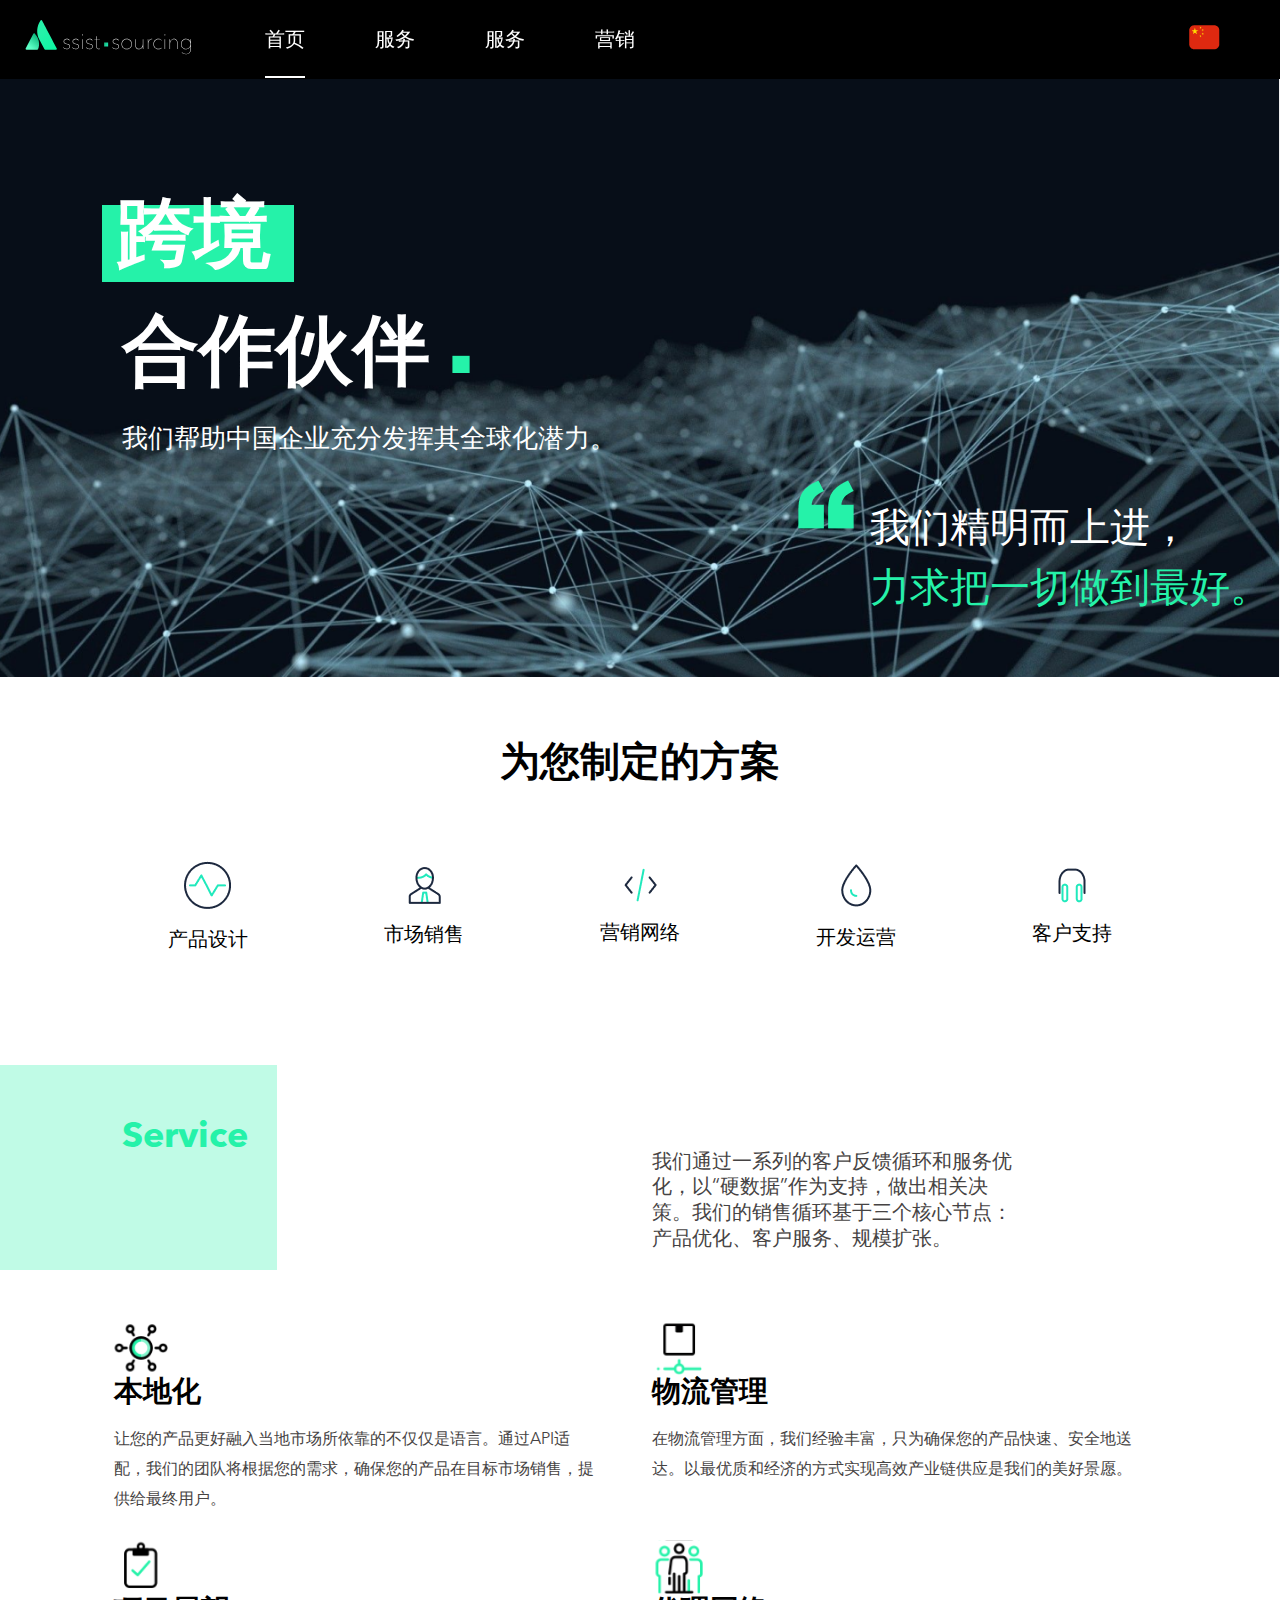
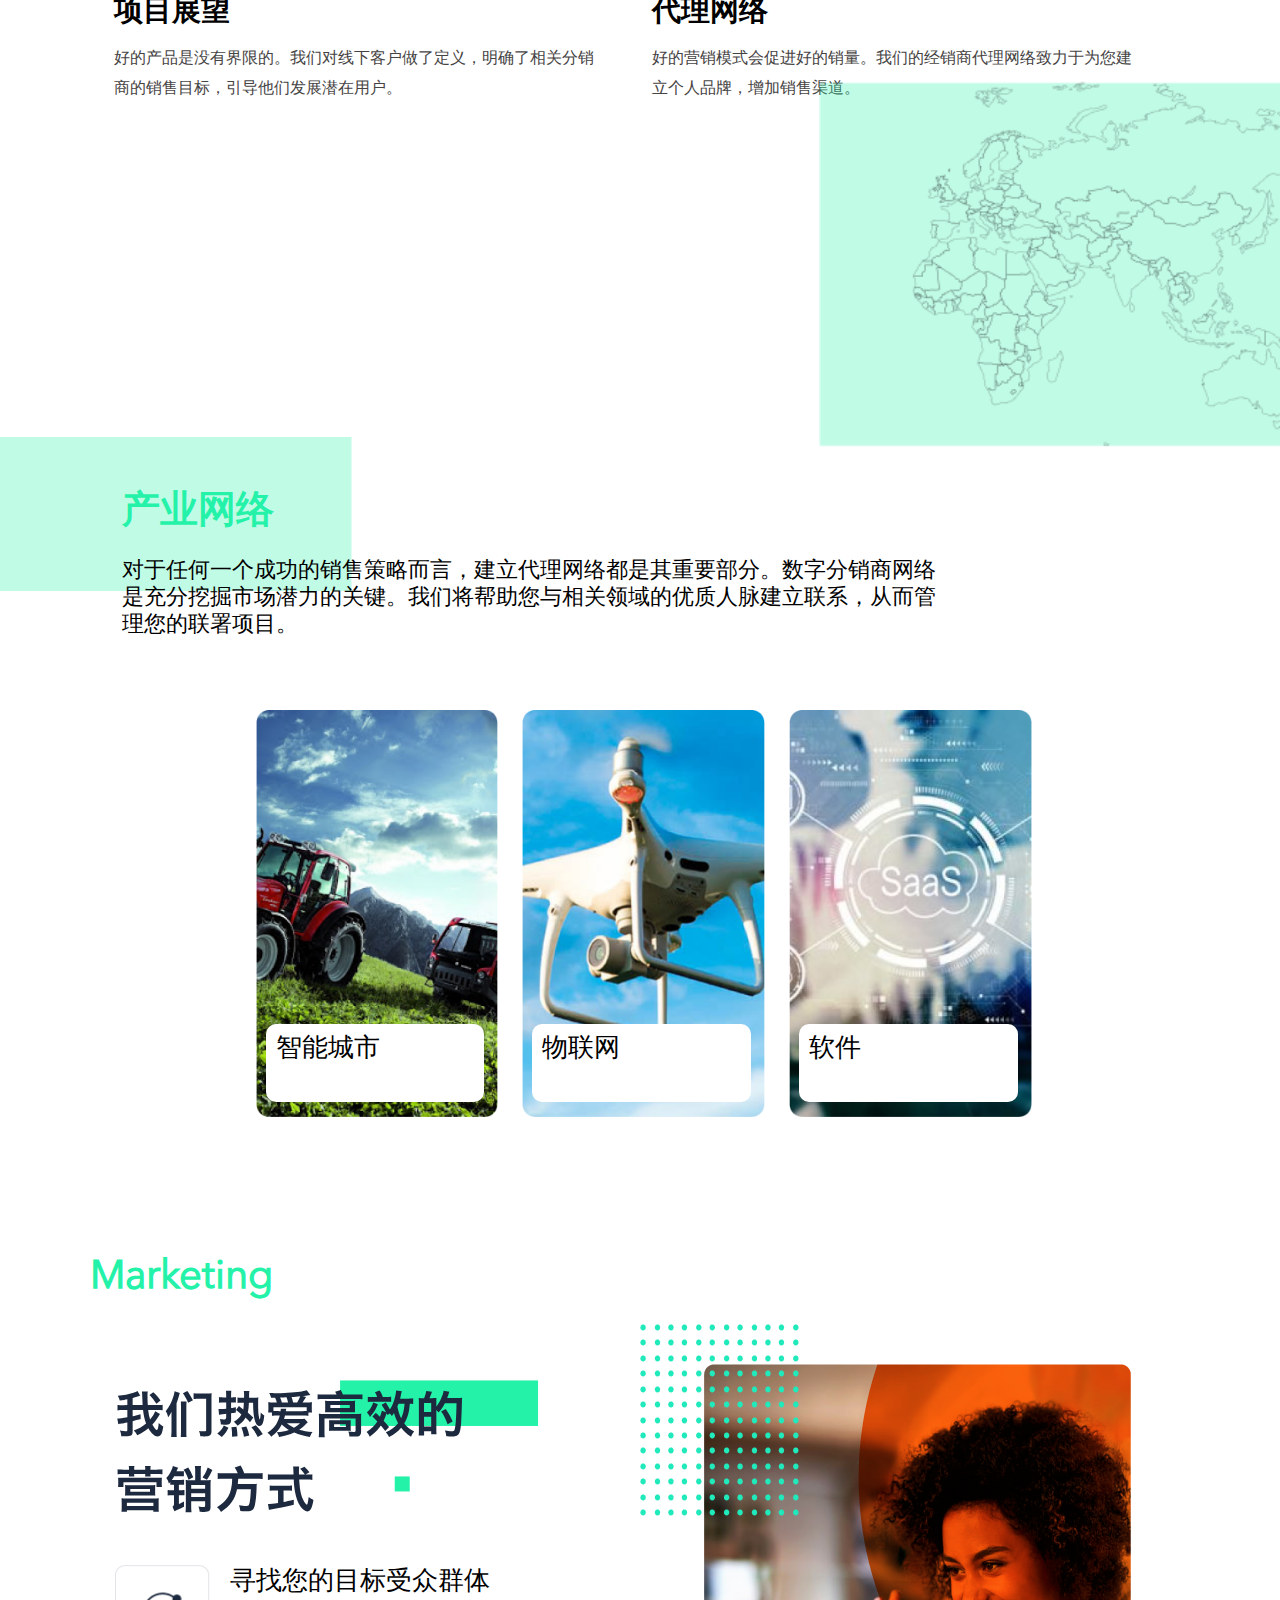
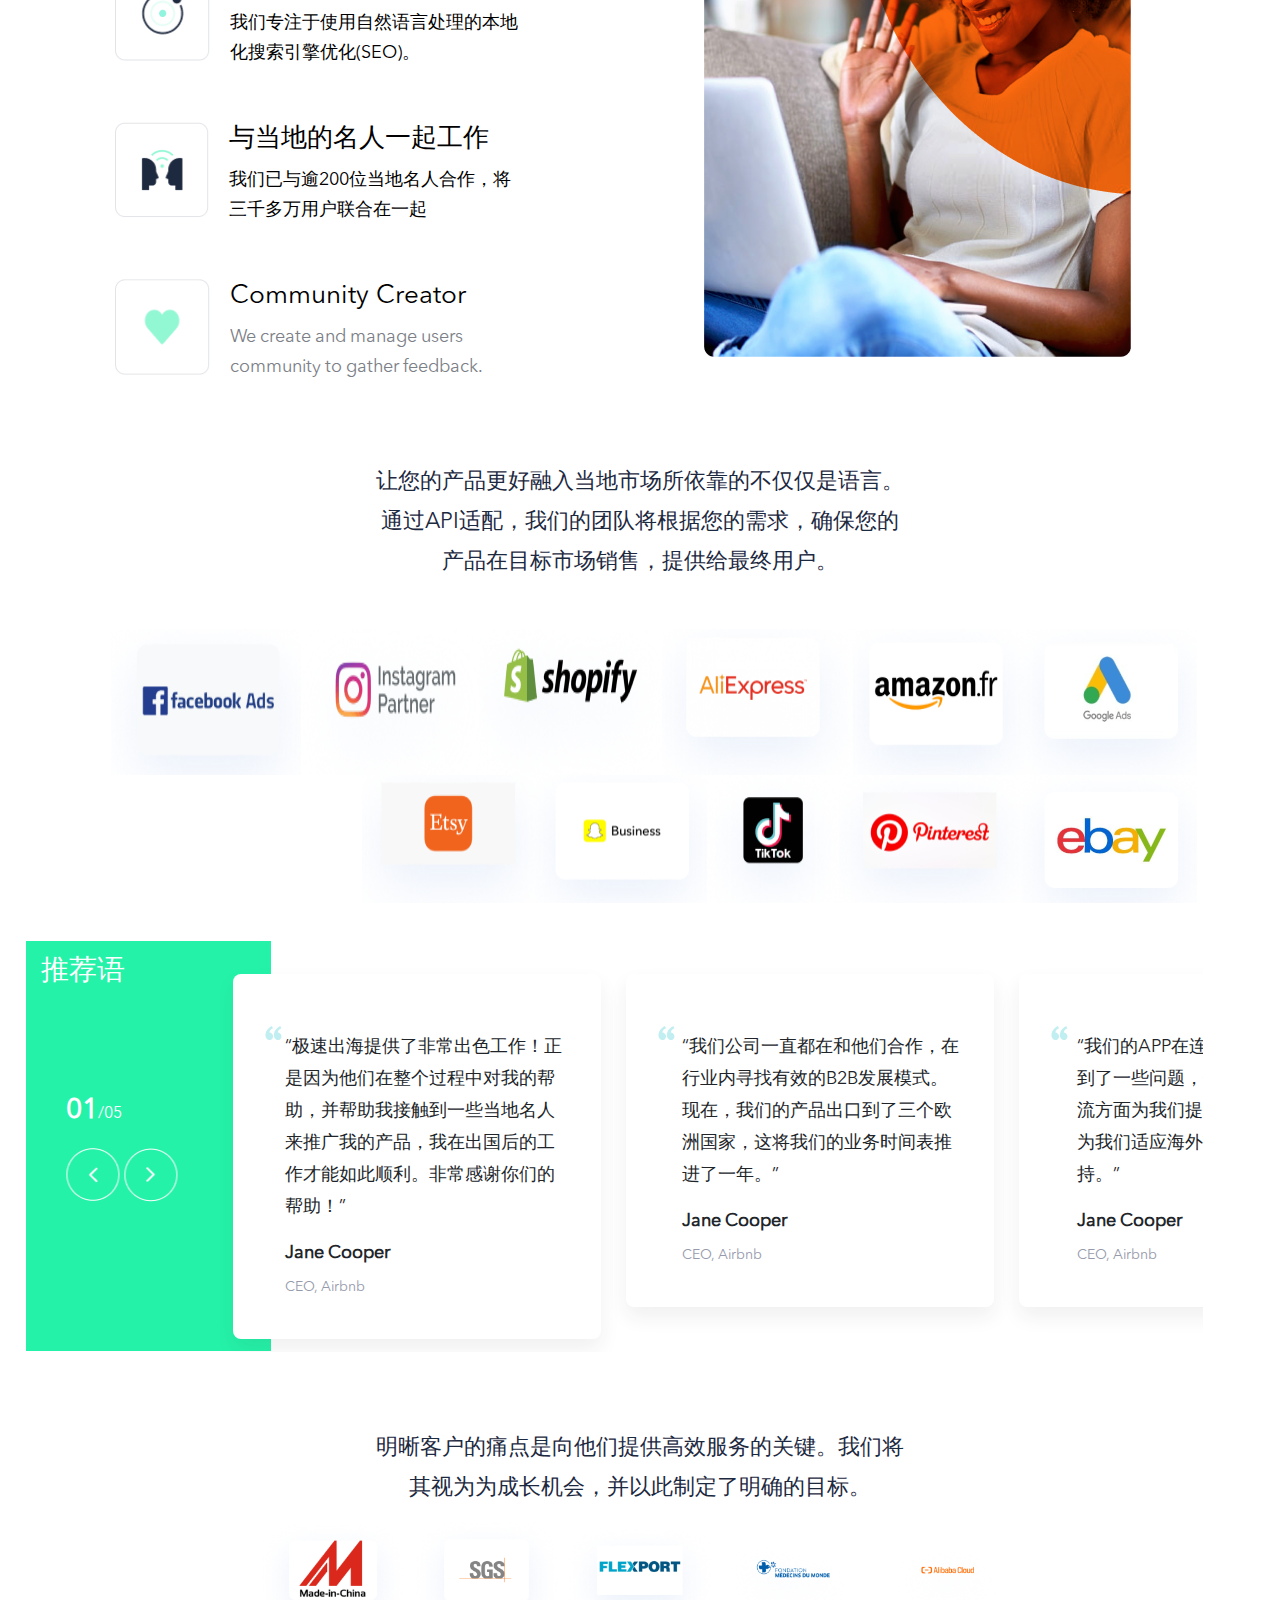
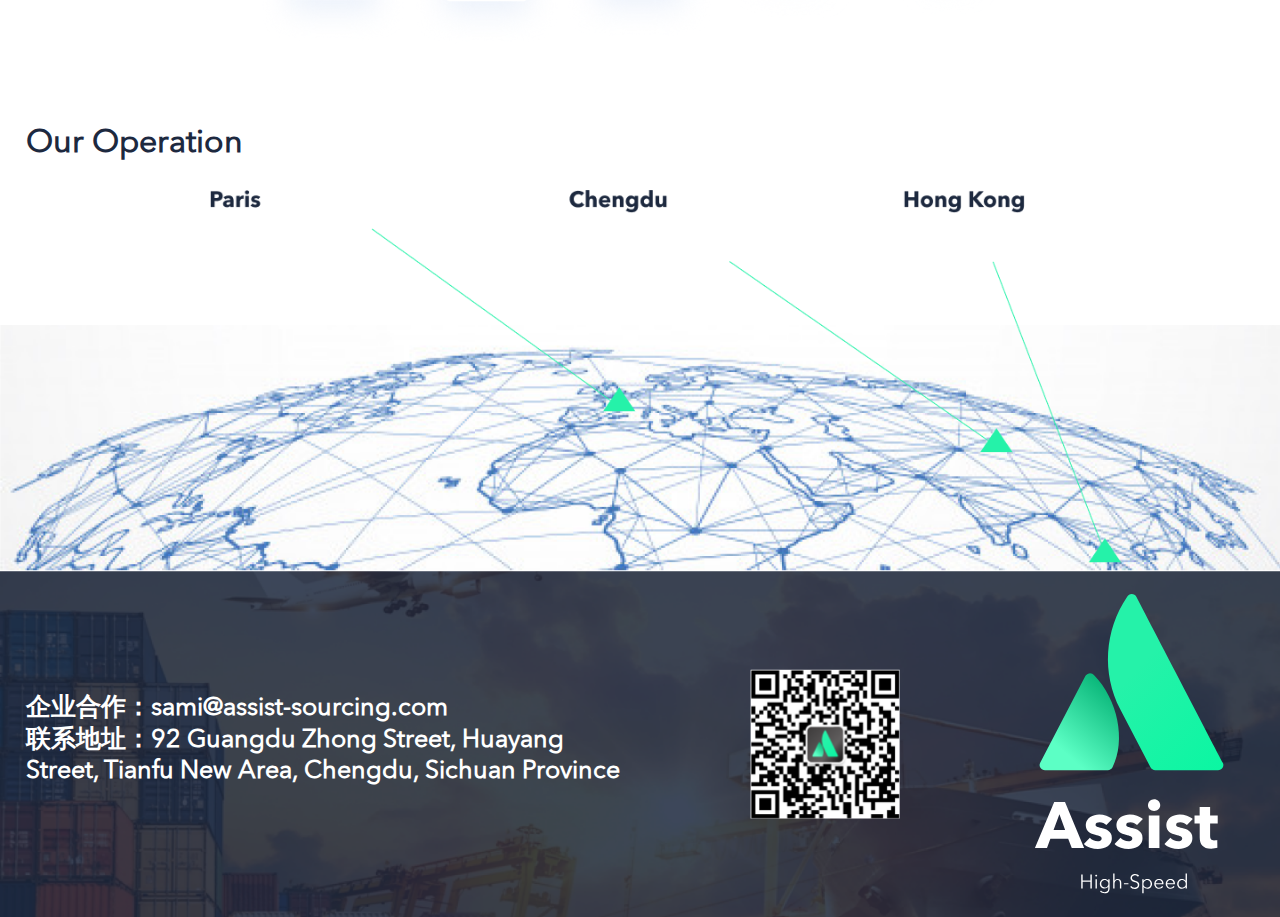
==== chinese-page.html @ c665f94a "chinese page" ====
<!DOCTYPE html>
<html lang="en">

<head>
    <meta charset="UTF-8">
    <meta name="viewport" content="width=device-width, initial-scale=1.0">
    <meta name="keywords" content="" />
    <meta name="description" content="" />

    <title>Home</title>
    <link href="css/style.css" rel="stylesheet" type="text/css" />
    <link href="css/bootstrap.css" rel="stylesheet" type="text/css" />
    <link href="css/bootstrap.min.css" rel="stylesheet" type="text/css" />

    <script src="js/bootstrap.js"></script>
    <script src="js/bootstrap.min.js"></script>

</head>

<body>
    <header  class="ch-head-p" style="background: linear-gradient( rgba(0, 0, 0, 0), rgba(0, 0, 0, 0)), url(img/ch-header-img.png);
       background-size: cover;  position: relative; ">
        <section class="navigation" style="background-color: #000;">
            <div class="">
                <div class="brand">
                    <a href="index.html"><img src="img/logo.svg" /></a>
                </div>
                <nav>
                    <div class="nav-mobile"><a id="nav-toggle" href="#"><span></span></a></div>
                    <ul class="nav-list">
                        <li>
                            <a href="index.html" class="nav-active">首页</a>
                        </li>
                        <li>
                            <a href="#myservice">服务</a>

                        </li>
                        <li>
                            <a href="#myinduetries">服务</a>

                        </li>
                        <li>
                            <a href="#">营销</a>
                        </li>

                    </ul>

                </nav>
                <a class="trans_flg">
                    <img src="img/chinese-flag.png" /></a>

            </div>
        </section>
        <div class="head_title">
            <h1 class="some_bg htt1"><span class="">跨境</span></h1>
               <h1 class="htt2">  合作伙伴  <img src="img/sq.png" /></h1>

            <p class="htp">我们帮助中国企业充分发挥其全球化潜力。
            </p>
        </div>

        <div class="head_bottom">
           <div style="position: relative;">
                <img src="img/quote-m2.png" />
            <p>我们精明而上进，<br> <span style="color: #25F2A9;">力求把一切做到最好。</span> </p>
            
           </div>

        </div>
      
    </header>

    <section class="second_section_ch">
          <div class="sec_ds">
                <h1>为您制定的方案</h1>
                <div class="sec_dflex">
                   <div class="sec_drow">
                       <img src="img/analytics-89.png" />
                        <h2>产品设计</h2>
                   </div>
               
                   <div class="sec_drow">
                       <img src="img/business-agent.png" />
                        <h2>市场销售</h2>
                   </div>
                
                   <div class="sec_drow">
                       <img src="img/code.png" />
                        <h2>营销网络</h2>
                   </div>
                
                   <div class="sec_drow">
                       <img src="img/drop.png" />
                        <h2>开发运营</h2>
                   </div>
              
                   <div class="sec_drow">
                       <img src="img/headphones-2.png" />
                        <h2>客户支持</h2>
                   </div>

                   </div>
           
          </div>
    </section>

    <main class="">
        <section class="services" id="myservice">

            <div class="row" style="width: 100%; margin: 0px !important;">
                <div class="col-md-6 ser-d1">
                    <div class="ser-d1-sub">
                        <h1>
                            Service
                        </h1>
                        <h2 style="display: none;">
                            Pourquoi utiliser nos services ?
                        </h2>
                    </div>
                </div>
                <div class="col-md-6  ser-d2">
                    <div class="sub-ser-d2">
                        <p>我们通过一系列的客户反馈循环和服务优化，以“硬数据”作为支持，做出相关决策。我们的销售循环基于三个核心节点：产品优化、客户服务、规模扩张。
                        </p>
                    </div>
                </div>

            </div>

            <div class="row ser-row-2" style="width: 100%; margin: 0px !important;">
                <div class="col-md-6 ser-d3 ch-ser-d3">
                    <img src="img/sourceing.svg" />
                    <h1>本地化</h1>
                    <p>让您的产品更好融入当地市场所依靠的不仅仅是语言。通过API适配，我们的团队将根据您的需求，确保您的产品在目标市场销售，提供给最终用户。</p>
                </div>
                <div class="col-md-6 ser-d3 ch-ser-d3">
                    <img src="img/logis.svg" />
                    <h1>物流管理</h1>
                    <p>在物流管理方面，我们经验丰富，只为确保您的产品快速、安全地送达。以最优质和经济的方式实现高效产业链供应是我们的美好景愿。
                    </p>
                </div>
                <div class="col-md-6 ser-d3 ch-ser-d3">
                    <img src="img/prospection.svg" />
                    <h1>项目展望</h1>
                    <p>好的产品是没有界限的。我们对线下客户做了定义，明确了相关分销商的销售目标，引导他们发展潜在用户。</p>
                </div>
                <div class="col-md-6 ser-d3 ch-ser-d3">
                    <img src="img/agent.svg" />
                    <h1>代理网络</h1>
                    <p>好的营销模式会促进好的销量。我们的经销商代理网络致力于为您建立个人品牌，增加销售渠道。
                    </p>
                </div>
                <div class="col-md-6">

                </div>
                <div class="col-md-6 map-img-ser">
                    <img src="img/Group 147.png" />
                </div>

            </div>

        </section>

    

        <section class="indrustries" id="myinduetries">

            <div class="row" style="width: 100%; margin: 0px !important;;">
                <div class="col-md-9 ind-d1">
                    <div class="ind-d1-sub">
                        <h1>
                           产业网络
                        </h1>
                        <p style="color: #000; font-weight: 500;">对于任何一个成功的销售策略而言，建立代理网络都是其重要部分。数字分销商网络是充分挖掘市场潜力的关键。我们将帮助您与相关领域的优质人脉建立联系，从而管理您的联署项目。</p>
                    </div>
                </div>
                <div class="col-md-3">
                </div>

            </div>

            <div class="row ind-d2" style="width: 100%; margin: 0px; justify-content: center;">
                <div class="col-md-3">
                    <div class="ind-d2-sub">
                        <img src="img/agri.png">
                        <div class="ind-d2-sub-d">
                            <h2>智能城市 </h2>
                         
                        </div>
                   
                    </div>
                </div>
                <div class="col-md-3">
                    <div class="ind-d2-sub">
                        <img src="img/iot.png">
                        <div class="ind-d2-sub-d">
                            <h2>物联网</h2>
                            <a href="#" style="display: none;">Voir plus</a>
                        </div>
                       
                    </div>
                </div>
                <div class="col-md-3">
                    <div class="ind-d2-sub">
                        <img src="img/smart.png">
                        <div class="ind-d2-sub-d">
                            <h2>软件</h2>
                            <a href="#" style="display: none;">Voir plus</a>
                        </div>
                      
                    </div>
                </div>
                <!--
                    <div class="col-md-12 ind-bottom-txt">
                    <p>Amet odio lobortis nisi sed felis non. Vitae mauris faucibus dolor habitasse imperdiet eu. Nibh adipiscing augue suscipit massa auctor. Urna, turpis in pellentesque interdum etiam nisl faucibus. </p>
                </div>
             -->
            </div>


        </section>

        <section class="marketing">
            <h2>Marketing</h2>
            <div class="row">
               <div class="col-md-6 ">
                   <div class="mark_col1">
                       <img src="img/marketing-top-text.svg" />

                   <div class="mar_flex-d">
                       <img src="img/ch-ico1.png" />
                       <div class="mar_typo">
                           <h4>寻找您的目标受众群体</h4>
                           <p>我们专注于使用自然语言处理的本地化搜索引擎优化(SEO)。</p>
                           
                       </div>

                   </div>
                     <div class="mar_flex-d">
                       <img src="img/ch-ico2.png" />
                       <div class="mar_typo">
                           <h4>与当地的名人一起工作</h4>
                           <p>我们已与逾200位当地名人合作，将三千多万用户联合在一起</p>
                           
                       </div>

                   </div>
                     <div class="mar_flex-d">
                       <img src="img/ch-ico3.png" />
                       <div class="mar_typo">
                           <h4>Community Creator</h4>
                           <p style="color: #7C8087;">We create and manage users community to gather feedback.</p>
                           
                       </div>

                   </div>
                   </div>

               </div>
                <div class="col-md-6">
                  <img src="img/sideimg.png" />
               </div>
            </div>

        </section>

        <section class="sec_text_4">
             <h6>
                让您的产品更好融入当地市场所依靠的不仅仅是语言。通过API适配，我们的团队将根据您的需求，确保您的产品在目标市场销售，提供给最终用户。
            </h6>
        </section>

        <section class="logos_sec1">

            <img src="img/ch-fb.png" />
            <img src="img/ch-insta.png" />
            <img src="img/ch-shopify.png" />
            <img src="img/ch-aliexpress.png" />
            <img src="img/ch-amazon.png" />
            <img src="img/ch-google-ads.png" />
            <img src="img/ch-etsy.png" />
            <img src="img/business.png" />
            <img src="img/ch-tiktok.png" />
            <img src="img/ch-pint.png" />
            <img src="img/ch-ebay.png" />
            


        </section>


        <section class="testimonals" style="margin: 0 2vw;">
            <div class="testi_flex">
                <div class="testi_d1">
                    <h3>推荐语</h3>
                    <div class="testi_d1_s">
                        <p><span>01</span>/<span>05</span></p>
                        <div class="testi_arrows">
                            <a><img src="img/testi-arr1.png" /></a>
                            <a><img src="img/testi-arr2.png" /></a>
                        </div>
                    </div>
                </div>
                <div class="testi_d2">
                    <div class="tf_row" style="width: 100%;">
                        <div class="col-md-4">
                            <div class="testi_rev">
                                <img src="img/airbnb.png" class="test-rev-img" style="display: none;" />
                                <div class="testi_rev_flex">
                                    <div class="rev_flex_col1">
                                        <img src="img/quote-mark.png" />
                                    </div>
                                    <div class="rev_flex_col2">
                                        <p>
                                          “极速出海提供了非常出色工作！正是因为他们在整个过程中对我的帮助，并帮助我接触到一些当地名人来推广我的产品，我在出国后的工作才能如此顺利。非常感谢你们的帮助！”
                                        </p>
                                        <h5>Jane Cooper</h5>
                                        <h6>CEO, Airbnb</h6>
                                    </div>
                                </div>
                            </div>
                        </div>
                        <div class="col-md-4">
                            <div class="testi_rev">
                                <img src="img/airbnb.png" style="display: none;" />
                                <div class="testi_rev_flex">
                                    <div class="rev_flex_col1">
                                        <img src="img/quote-mark.png" />
                                    </div>
                                    <div class="rev_flex_col2">
                                        <p>
                                          “我们公司一直都在和他们合作，在行业内寻找有效的B2B发展模式。现在，我们的产品出口到了三个欧洲国家，这将我们的业务时间表推进了一年。”

                                        </p>
                                        <h5>Jane Cooper</h5>
                                        <h6>CEO, Airbnb</h6>
                                    </div>
                                </div>
                            </div>
                        </div>
                        <div class="col-md-4">
                            <div class="testi_rev">
                                <img src="img/airbnb.png" style="display: none;" />
                                <div class="testi_rev_flex">
                                    <div class="rev_flex_col1">
                                        <img src="img/quote-mark.png" />
                                    </div>
                                    <div class="rev_flex_col2">
                                        <p>
                                            “我们的APP在连接到国外市场时遇到了一些问题，他们不仅在离线物流方面为我们提供了帮助，而且也为我们适应海外市场提供了技术支持。”
                                        </p>
                                        <h5>Jane Cooper</h5>
                                        <h6>CEO, Airbnb</h6>
                                    </div>
                                </div>
                            </div>
                        </div>
                        <div class="col-md-4">
                            <div class="testi_rev">
                                <img src="img/airbnb.png" style="display: none;" />
                                <div class="testi_rev_flex">
                                    <div class="rev_flex_col1">
                                        <img src="img/quote-mark.png" />
                                    </div>
                                    <div class="rev_flex_col2">
                                        <p>
                                          “我们的APP在连接到国外市场时遇到了一些问题，他们不仅在离线物流方面为我们提供了帮助，而且也为我们适应海外市场提供了技术支持。”
                                        </p>
                                        <h5>Jane Cooper</h5>
                                        <h6>CEO, Airbnb</h6>
                                    </div>
                                </div>
                            </div>
                        </div>
                        <div class="col-md-4">
                            <div class="testi_rev">
                                <img src="img/airbnb.png" style="display: none;" />
                                <div class="testi_rev_flex">
                                    <div class="rev_flex_col1">
                                        <img src="img/quote-mark.png" />
                                    </div>
                                    <div class="rev_flex_col2">
                                        <p>
                                            “我们的APP在连接到国外市场时遇到了一些问题，他们不仅在离线物流方面为我们提供了帮助，而且也为我们适应海外市场提供了技术支持。”
                                        </p>
                                        <h5>Jane Cooper</h5>
                                        <h6>CEO, Airbnb</h6>
                                    </div>
                                </div>
                            </div>
                        </div>

                    </div>
                </div>
            </div>
        </section>

         <section class="after_testi">
            <div  class="sec_text_4">
                 <h6>
               明晰客户的痛点是向他们提供高效服务的关键。我们将其视为为成长机会，并以此制定了明确的目标。
            </h6>
            </div>
               <div class="ind-bottom-imgs">
                    <a><img src="img/madeinchina.png" /></a>
                    <a><img src="img/sgs.png" /></a>
                    <a><img src="img/flexport.png" /></a>
                    <a><img src="img/fondation.png" /></a>
                    <a><img src="img/alibaba.png" /></a>

                </div>
        </section>


        <section class="operation">
            <h2 style="color: #1D293F !important; margin-bottom: 2vw;">Our Operation
</h2>
            <!--
                <div class="container">
                <div class="row">
                    <div class="col-md-1">

                    </div>
                    <div class="col-md-3 col-sm-3 col-3 op_col">
                        <h2>Paris</h2>
                    
                            <p>Amet odio lobortis nisi sed felis non. Vitae mauris faucibus dolor habitasse imperdiet eu. Nibh adipiscing augue suscipit massa auctor.
                        </p>
                          <img src="img/footer-line-1.png" class="footer-arr1" />
                    

                    </div>
                    <div class="col-md-1">

                    </div>
                    <div class="col-md-3 col-sm-3 col-3 op_col">
                        <h2>Chengdu</h2>
                    
                            <p>Amet odio lobortis nisi sed felis non. Vitae mauris faucibus dolor habitasse imperdiet eu. Nibh adipiscing augue suscipit massa auctor.
                        </p>
                       <img src="img/footer-line-2.png" class="footer-arr2" />
                    


                    </div>
                    <div class="col-md-1">

                    </div>
                    <div class="col-md-3 col-sm-3 col-3 op_col">
                        <h2>Hong Kong</h2>
                        
                            <p>Amet odio lobortis nisi sed felis non. Vitae mauris faucibus dolor habitasse imperdiet eu. Nibh adipiscing augue suscipit massa auctor.
                        </p>
                        <img src="img/footer-line-3.png" class="footer-arr3" />
                     


                    </div>
                </div>
            </div>
          -->
            <img src="img/opera-3.png" class="global_img" style="width: 100%;" />

        </section>
        <footer class="foot">
            <div class="footer_h2">
                <h2>
                企业合作：sami@assist-sourcing.com <br>
                联系地址：92 Guangdu Zhong Street, Huayang Street, Tianfu New Area, Chengdu, Sichuan Province
                </h2>
            </div>
           <div class="footer_img1">
                <img src="img/QR 1.png" style="width: 150px;
             height: 150px;" />
           </div>
          <div class="footer_img2">
                <img src="img/footer-ico.svg" />
          </div>
        </footer>

    </main>





    <script src="https://cdnjs.cloudflare.com/ajax/libs/jquery/2.1.3/jquery.min.js"></script>

    <!--Navbar-->
    <script>
        $(document).ready(function() {
                $(window).scroll(function() {
                    var scroll = $(window).scrollTop();
                    if (scroll > 300) {
                        $(".navigation").css("background", "#000");
                    } else {
                        $(".navigation").css("background", "#00000085");
                    }
                })
            })
            (function($) { // Begin jQuery
                $(function() { // DOM ready
                    // If a link has a dropdown, add sub menu toggle.
                    $('nav ul li a:not(:only-child)').click(function(e) {
                        $(this).siblings('.nav-dropdown').toggle();
                        // Close one dropdown when selecting another
                        $('.nav-dropdown').not($(this).siblings()).hide();
                        e.stopPropagation();
                    });
                    // Clicking away from dropdown will remove the dropdown class
                    $('html').click(function() {
                        $('.nav-dropdown').hide();
                    });
                    // Toggle open and close nav styles on click
                    $('#nav-toggle').click(function() {
                        $('nav ul').slideToggle();
                    });
                    // Hamburger to X toggle
                    $('#nav-toggle').on('click', function() {
                        this.classList.toggle('active');
                    });
                }); // end DOM ready
            })(jQuery); // end jQuery
    </script>
    </script>
</body>

</html>
---- css/style.css ----
* {
  box-sizing: border-box;
}

@font-face {
  font-family: avenir-next;
  src: url(../font/AvenirNextLTPro-Regular.otf);
}

@font-face {
  font-family: avenir-next-b;
  src: url(../font/AvenirNextLTPro-Bold.otf);
}

@import url("https://fonts.googleapis.com/css2?family=Roboto:wght@700&display=swap");
body {
  margin: 0px;
  overflow-x: hidden;
  font-family: avenir-next !important;
}

header {
  background: linear-gradient(rgba(0, 0, 0, 0.5), rgba(0, 0, 0, 0.5)),
    url(../img/header-img.png);
  background-size: cover;
  height: auto;
}

.head_title {
  padding: 16% 8% 12%;
  width: 75%;
}

.some_bg {
  background: #25f2a9;
}

.head_title h1 {
  font-family: "Roboto", sans-serif !important;
  font-style: normal;
  font-weight: bold;
  font-size: 5vw;
  line-height: 126.19%;
  /* or 126px */
  color: #ffffff;
}

.head_title p {
  font-style: normal;
  font-weight: 500;
  font-size: 1.5vw;
  line-height: 126.19%;
  /* or 28px */
  color: #ffffff;
  margin-top: 15px;
  width: 80%;
}

.social_ico_head {
  display: grid;
  /*padding: 29px 0px;
            */
  position: absolute;
  top: 50%;
  place-items: center;
  right: 40px;
  transform: translateY(-50%);
  -webkit-transform: translateY(-50%);
  -moz-transform: translateY(-50%);
  -ms-transform: translateY(-50%);
  -o-transform: translateY(-50%);
}

.social_ico_head a {
  padding: 5px;
}

.primary_color {
  color: #25f2a9;
}

.navigation {
  height: 79px;
  width: 100%;
  background: rgba(10, 9, 9, 0.6);
  z-index: 999;
  position: fixed;
  top: 0;
}

.navigation.cbp-af-header-shrink {
  background-color: #000;
}

.brand {
  position: fixed;
  padding-left: 20px;
  float: left;
  line-height: 70px;
  text-transform: uppercase;
  font-size: 1.4em;
}

.brand a img {
  width: 175px;
}

.brand a,
.brand a:visited {
  color: #ffffff;
  text-decoration: none;
}

.trans_flg {
  position: fixed;
  right: 60px;
  top: 25px;
}

nav {
  text-align: center;
  position: fixed;
  left: 18%;
  top: 6px;
}

nav ul {
  list-style: none;
  margin: 0;
  padding: 0;
}

nav ul li {
  float: left;
  position: relative;
}

nav ul li a,
nav ul li a:visited {
  display: block;
  padding: 0 0px;
  margin: 0 35px;
  line-height: 70px;
  background: transparent;
  color: #ffffff;
  text-decoration: none;
  font-style: normal;
  font-weight: normal;
  font-size: 20px;
}

nav ul li a:hover,
nav ul li a:visited:hover {
  color: #ffffff;
}

.nav-active {
  border-bottom: 2px solid #fff;
}

nav ul li a:not(:only-child):after,
nav ul li a:visited:not(:only-child):after {
  padding-left: 4px;
  content: " ▾";
}

nav ul li ul li {
  min-width: 190px;
}

nav ul li ul li a {
  padding: 15px;
  line-height: 20px;
}

.nav-dropdown {
  position: absolute;
  display: none;
  z-index: 1;
  background: rgba(10, 9, 9, 0.6);
  text-align: left;
}

.nav-dropdown li a {
  font-size: 18px !important;
}
/* Mobile navigation */

.nav-mobile {
  display: none;
  position: absolute;
  top: 0;
  right: 0;
  height: 70px;
  width: 70px;
}

.head_title h1 img {
  width: 18px;
  line-height: 0px;
  margin-bottom: -16px;
}

@media only screen and (max-width: 798px) {
  .trans_flg {
    display: none;
  }
  .nav-mobile {
    display: block;
  }
  .nav-active {
    width: 107px;
  }
  nav {
    position: inherit;
    width: 100%;
    padding: 50px 0 15px;
    background-color: #000;
  }
  .brand {
    line-height: 60px;
  }
  .social_ico_head {
    top: 35%;
    transform: translateY(-95%);
    -webkit-transform: translateY(-95%);
    -moz-transform: translateY(-95%);
    -ms-transform: translateY(-95%);
    -o-transform: translateY(-95%);
  }
  .social_ico_head a {
    padding: 0px;
  }
  nav ul {
    display: none;
    background: #000;
    margin-top: 9px;
    position: absolute;
    width: 100%;
    padding-left: 10px;
  }
  .navigation {
    background: #000;
    height: 65px;
  }
  nav ul li {
    float: none;
    text-align: left;
  }
  nav ul li a {
    padding: 15px;
    line-height: 20px;
  }
  nav ul li ul li a {
    padding-left: 30px;
  }
  .nav-dropdown {
    position: static;
  }
}

@media screen and (min-width: 799px) {
  .nav-list {
    display: block !important;
  }
}

#nav-toggle {
  position: absolute;
  left: 18px;
  top: 22px;
  cursor: pointer;
  padding: 10px 35px 16px 0px;
}

#nav-toggle span,
#nav-toggle span:before,
#nav-toggle span:after {
  cursor: pointer;
  border-radius: 1px;
  height: 5px;
  width: 35px;
  background: #ffffff;
  position: absolute;
  display: block;
  content: "";
  transition: all 300ms ease-in-out;
}

#nav-toggle span:before {
  top: -10px;
}

#nav-toggle span:after {
  bottom: -10px;
}

#nav-toggle.active span {
  background-color: transparent;
}

#nav-toggle.active span:before,
#nav-toggle.active span:after {
  top: 0;
}

#nav-toggle.active span:before {
  transform: rotate(45deg);
}

#nav-toggle.active span:after {
  transform: rotate(-45deg);
}

.subhead {
  background: #25f2a9;
  width: 76vw;
  margin: auto;
  position: relative;
  top: -40px;
  padding: 20px 0px;
}

.sub-t2 {
  display: flex;
  justify-content: center;
  place-items: center;
  position: relative;
}

.sub-t {
  position: relative;
}

.sub-t:after {
  content: "";
  position: absolute;
  right: -12px;
  z-index: 100;
  top: 50%;
  transform: translateY(-50%);
  width: 2px;
  height: 50%;
  /* or 100px */
  background: #fff;
}

.sub-t:last-child::after {
  content: "";
  position: absolute;
  right: 0px;
  z-index: 100;
  top: 50%;
  transform: translateY(-50%);
  width: 0px;
  height: 0px;
  /* or 100px */
  background: #fff;
}

@media (min-width: 768px) {
  .sht_2 {
    width: 50%;
    text-align: center;
  }
}

.sub-t2 img {
  padding: 0px 10px;
  width: 6vw;
}

.subhead_text h1 {
  font-family: avenir-next-b !important;
  font-style: normal;
  font-weight: bold;
  font-size: 3vw;
  line-height: 126.19%;
  /* or 63px */
  color: #ffffff;
}

.subhead_text p {
  font-style: normal;
  font-weight: 400;
  font-size: 1.5vw;
  line-height: 126.19%;
  text-align: center;
  color: #ffffff;
}

.cust-img-sh {
  width: 7vw;
}

.sub-head-row {
  display: flex;
}

@media (max-width: 768px) {
  .sub-head-row .col-md-4 {
    width: 32%;
  }
  .cust-img-sh {
    width: 12vw;
  }
  .sub-t2 {
    padding: 8px 0px;
  }
  .sub-t2 img {
    padding: 0px 10px;
    width: 12vw;
  }
  .sub-t2 img {
    width: 12vw;
  }
  .subhead {
    background: #25f2a9;
    width: 100vw;
    margin: 0px;
    position: relative;
    top: 0px;
    padding: 0px 0px;
  }
  .subhead_text {
    position: relative;
    top: 10px;
  }
}

.ser-d1 {
  background: url(../img/Rectangle\ 23.png);
  background-size: contain;
  background-repeat: no-repeat;
  height: 16vw;
}

.sub-ser-d2 {
}

.ser-d1-sub {
  margin: 4vw 0vw 0vw 8.6vw;
}

.ser-d1-sub h1 {
  font-family: avenir-next-b;
  font-style: normal;
  font-weight: bold;
  font-size: 2.8vw;
  line-height: 126.19%;
  /* or 50px */
  color: #25f2a9;
}

.ser-d1-sub h2 {
  font-style: normal;
  font-weight: 600;
  font-size: 2.8vw;
  line-height: 126.19%;
  /* or 50px */
  color: #000000;
  width: 65%;
}

.row {
  width: 100%;
}

.ser-d2 {
  position: relative;
}

.ser-d2 p {
  font-style: normal;
  font-weight: 500;
  font-size: 1.6vw;
  line-height: 126.19%;
  /* or 19px */
  color: #464343;
  position: absolute;
  bottom: 0px;
  padding-right: 20vw;
}

.ser-row-2 {
  padding: 4vw 8vw;
}

.ser-d3 {
  padding-right: 3vw;
}

.ser-d3 img {
  width: 54px;
  height: 54px;
}

.ser-d3 h1 {
  font-style: normal;
  font-weight: bold;
  font-size: 2.3vw;
  line-height: 126.19%;
  /* or 38px */
  color: #000000;
}

.ser-d3 p {
  font-style: normal;
  font-weight: 500;
  font-size: 1.2vw;
  line-height: 126.19%;
  /* or 19px */
  color: #464343;
  margin: 3vw 0px;
}
.ch-ser-d3 {
}
.ch-ser-d3 p {
  font-style: normal;
  font-weight: 500;
  font-size: 1rem !important;
  line-height: 30px !important;
  color: #464343;
  margin: 1vw 0px 2vw !important;
  padding: 0px 2rem 0px 0px !important;
}

.map-img-ser {
  position: relative;
}

.map-img-ser img {
  position: absolute;
  right: -8vw;
  top: -4vw;
  width: 36vw;
  height: auto;
}

@media (max-width: 768px) {
  .ser-d1 {
    margin: 0px 0px;
  }
  .ser-d2 {
    padding: 0px 15px !important;
  }
  .ser-d2 p {
    bottom: 0px;
    top: 6vw;
    font-size: 2vw;
  }
  .ser-row-2 {
    padding: 16vw 8vw;
  }
  .ser-d3 p {
    font-size: 2vw;
  }
}

@media (max-width: 600px) {
  .head_title h1 img {
    width: 7px !important;
    line-height: 0px;
    margin-bottom: -2px !important;
  }
  .ser-d2 p {
    top: 2vw;
    font-size: 3vw;
  }
  .ser-d3 p {
    font-size: 3vw;
  }
  .head_title h1 img {
    width: 5px;
    line-height: 0px;
    margin-bottom: -6px;
  }
  .social_ico_head {
    top: 35%;
    transform: translateY(-80%);
    -webkit-transform: translateY(-80%);
    -moz-transform: translateY(-80%);
    -ms-transform: translateY(-80%);
    -o-transform: translateY(-80%);
  }
}

.comments {
  margin: 28vw 8vw 2vw 8vw;
}

.com-d1 {
}

.com-d1 h1 {
  font-style: normal;
  font-weight: 600;
  font-size: 3vw;
  line-height: 64px;
  /* or 145% */
  letter-spacing: -1px;
  color: #000000;
}

.com-d2 {
}

.com-d2-top {
  position: relative;
  left: 6vw;
  top: 4vw;
}

.com-d2 img {
  width: 3.5vw;
  height: 3vw;
}

.com-d2 p {
  background: rgba(37, 242, 169, 0.29);
  font-weight: 600;
  font-size: 1.8vw;
  line-height: 126.19%;
  /* or 38px */
  color: #000000;
  padding: 15px;
  position: absolute;
  left: 5vw;
}

.comments-3 {
  position: relative;
  margin-top: 12vw;
}

.comments-3 .row {
  width: 100%;
  margin: 0px;
  padding-left: 10%;
}

.comments-dd {
  top: 5vw;
}

.comments-dd2 {
  top: 12vw;
}

.com-d3 {
  position: relative;
}

.com-d3 h3 {
  font-style: normal;
  font-weight: 500;
  font-size: 2vw;
  line-height: 34px;
  /* identical to box height, or 121% */
  color: #1d293f;
}

.com-d3 p {
  font-style: normal;
  font-weight: normal;
  font-size: 1vw;
  line-height: 28px;
  /* or 187% */
  color: #7c8087;
  padding: 0px 4vw 0px 0px;
}

.cmnts-arr {
  position: absolute;
  top: 3vw;
  left: 9.5vw;
  width: 15vw;
  height: 6vw;
}

.cmnts-arr2 {
  position: absolute;
  top: 0vw;
  left: 9vw;
  width: 17vw;
  height: 14vw;
}

@media (max-width: 768px) {
  .com-d3 p {
    font-size: 2vw;
  }
  .cmnts-arr {
    display: none;
  }
  .cmnts-arr2 {
    display: none;
  }
  .com-d2-top {
    top: 1vw;
  }
  .comments-3 {
    margin-top: 19vw;
  }
  .com-d3 p {
  }
  .com-d3 img {
    width: 10vw;
  }
}

@media (max-width: 600px) {
  .com-d3 img {
    width: 15vw;
  }
  .com-d1 h1 {
    font-size: 4vw;
    line-height: 8px;
  }
  .comments {
    margin: 17vw 8vw 2vw 8vw;
  }
  .com-d3 h3 {
    font-size: 3vw;
    line-height: 10px;
  }
  .com-d3 p {
    font-size: 2.5vw;
    line-height: 15px;
    margin-bottom: 0px;
  }
}

.indrustries {
  position: relative;
  top: 20vw;
}

.ind-d1 {
  margin: 30px 0px;
  background: url(../img/Rectangle\ 25.png);
  background-size: contain;
  background-repeat: no-repeat;
  height: 12vw;
}

.ind-d1-sub {
  margin: 4vw 0vw 0vw 8.6vw;
}

.ind-d1-sub h1 {
  font-style: normal;
  font-weight: bold;
  font-size: 3vw;
  line-height: 126.19%;
  /* or 50px */
  color: #25f2a9;
}

.ind-d1-sub p {
  font-style: normal;
  font-weight: 700;
  font-size: 1.7vw;
  line-height: 126.19%;
  color: #464343;
  position: relative;
  top: 1vw;
}

.ind-d2 {
  padding: 7vw 8vw 2vw 8.6vw !important;
}

.ind-d2-sub {
  position: relative;
}

.ind-d2-sub p {
  position: relative;
  top: -8vw;
  font-style: normal;
  font-weight: 500;
  font-size: 1.4vw;
  line-height: 126.19%;
  /* or 28px */
  color: #7c8087;
  padding: 0px 3vw 0px 0px;
}

.ind-d2-sub img {
  width: 100%;
  margin-bottom: 3vw;
}

.ind-d2-sub-d {
  position: relative;
  bottom: 11vw;
  background: #ffffff;
  border-radius: 10px;
  width: 90%;
  margin: 10px;
  padding: 10px;
  -webkit-border-radius: 10px;
  -moz-border-radius: 10px;
  -ms-border-radius: 10px;
  -o-border-radius: 10px;
}

.ind-d2-sub-d h2 {
  font-style: normal;
  font-family: avenir-next-b !important;
  font-size: 2vw;
  line-height: 126.19%;
  /* or 38px */
  color: #000000;
  margin-bottom: 2vw;
}

.ind-d2-sub-d a {
  font-style: normal;
  font-weight: normal;
  font-size: 1.5vw;
  line-height: 126.19%;
  /* or 25px */
  text-decoration: none;
  color: #25f2a9;
}

.ind-bottom-txt {
  position: relative;
  top: -3vw;
  width: 50% !important;
  margin: auto;
}

.ind-bottom-txt p {
  font-style: normal;
  font-weight: 500;
  font-size: 1.2vw;
  line-height: 126.19%;
  /* or 28px */
  color: #464343;
}

.ind-bottom-imgs {
  display: flex;
  justify-content: center;
  align-items: center;
}

.ind-bottom-imgs a {
}

.ind-bottom-imgs a img {
  width: 12vw;
}

@media (max-width: 768px) {
  .ind-d1 {
    margin: 0px 0px;
  }
  .ind-d2 .col-md-3 {
    width: 25%;
  }
  .ind-d2-sub-d h2 {
    margin-bottom: 0px;
    font-size: 2vw;
  }
  .ind-d2-sub-d {
    bottom: 12vw;
    width: 85%;
  }
  .ind-bottom-txt {
    width: 85% !important;
  }
  .ind-bottom-txt p {
    font-size: 2vw;
  }
}

@media (max-width: 600px) {
  .ind-d2-sub p {
    position: relative;
    top: -12vw;
  }
  .ind-d2 .col-md-3 {
    width: 50%;
  }
  .ind-d2-sub-d {
    bottom: 16vw;
  }
  .ind-d1-sub p {
    font-size: 2vw;
    top: 2vw;
  }
  .ind-d2-sub p {
    font-size: 2vw;
  }
}

.testimonals {
  margin: 20vw 0 2vw;
}

.testi_flex {
  display: flex;
  position: relative;
}

.testi_d1 {
  background: #25f2a9;
  width: 20%;
  height: 32vw;
  color: #fff;
  padding: 15px;
  position: relative;
}

.testi_d1 h3 {
}

.testi_d1_s {
  position: absolute;
  top: 50%;
  left: 30%;
  transform: translate(-30%, -50%);
}

.testi_d1_s p {
}

.testi_d1_s p span:nth-child(1) {
  font-size: 28px;
  font-weight: bold;
}

.testi_d1_s p span:last-child {
}

.testi_arrows {
}

.testi_arrows a {
}

.testi_arrows a img {
}

.testi_d2 {
  display: grid;
  place-items: center;
  position: relative;
  left: -4vw;
  width: 80%;
  padding-top: 20px;
}

.testi_rev {
  display: flex;
  flex-direction: column;
  align-items: flex-start;
  padding: 32px;
  /* Default / White */
  background: #ffffff;
  /* Dark Shadow */
  box-shadow: 0px 10px 20px rgba(41, 41, 42, 0.07);
  border-radius: 8px;
  margin: 1vw;
}

.testi_d2 .tf_row {
  display: flex;
  flex-wrap: nowrap;
  overflow-x: scroll;
}

.testi_d2 .tf_row:hover {
}

.testi_rev_flex {
  display: flex;
  margin-top: 15px;
}

.testi_d2 .tf_row .col-md-4 {
  width: 40%;
}

.rev_flex_col1 {
  width: 8vw;
}

.rev_flex_col1 img {
}

.rev_flex_col2 {
  margin-top: 10px;
}

.rev_flex_col2 p {
  font-style: normal;
  font-weight: normal;
  font-size: 18px;
  line-height: 32px;
}

.rev_flex_col2 h5 {
  font-style: normal;
  font-weight: bold;
  font-size: 18px;
  line-height: 28px;
}

.rev_flex_col2 h6 {
  font-weight: 500;
  font-size: 14px;
  line-height: 24px;
  color: #969bab;
}

.rejoignez {
  margin: 0vw 0;
  background: linear-gradient(
    180deg,
    rgba(252, 255, 254, 0.7) 6.51%,
    rgba(47, 234, 167, 0.76) 24.71%
  );
  color: #fff;
  padding-top: 13vw;
}

.rejoignez h1 {
  font-family: avenir-next-b !important;
  font-style: normal;
  font-weight: 800;
  font-size: 3.3vw;
  line-height: 126.19%;
  color: #ffffff;
  width: 45%;
  margin: auto;
  padding-bottom: 30px;
}

.rejoignez img {
  width: 100%;
}

.operation {
  padding: 3vw 0vw 0;
}

.operation h2 {
  font-style: normal;
  font-weight: bold;
  font-size: 2.5vw;
  line-height: 126.19%;
  /* or 50px */
  color: #25f2a9;
  margin-bottom: 20px;
  padding: 0vw 2vw;
}

.op_col {
  position: relative;
}

.op_col h2 {
  font-style: normal;
  font-weight: bold;
  font-size: 1.8vw;
  line-height: 126.19%;
  /* or 32px */
  color: #000000;
  padding: 0px;
}

.op_col p {
  font-style: normal;
  font-weight: 500;
  font-size: 1.4vw;
  line-height: 126.19%;
  /* or 25px */
  color: #000000;
}

.op_col h2 {
  width: 100%;
}

.footer-arr1 {
  position: absolute;
  top: 7vw;
  left: 12vw;
}

.footer-arr2 {
  position: absolute;
  top: 9vw;
  left: 12.5vw;
}

.footer-arr3 {
  position: absolute;
  top: 9vw;
  left: 6.5vw;
}

.global_img {
}

footer {
  display: flex;
  justify-content: space-between;
  align-items: center;
  padding: 0px 2vw;
}
.footer_h2 {
  width: 50%;
}
.footer_h2 h2 {
  font-size: 25px;
  font-weight: bold;
  color: #fff;
  line-height: 31.55px;
}
.footer_img1 img {
}
.footer_img2 img {
}

@media (max-width: 980px) {
  .footer-arr1 {
    display: none;
  }
  .footer-arr2 {
    display: none;
  }
  .footer-arr3 {
    display: none;
  }
  .head_title h1 img {
    width: 17px;
    line-height: 0px;
    margin-bottom: -6px;
  }
}

@media (max-width: 800px) {
  .operation .row .col-md-3 {
    width: 30% !important;
  }
  .rejoignez h1 {
    width: 80%;
  }
  .testi_flex {
    display: grid;
  }
  .testi_d1 {
    width: 100%;
  }
  .testi_d1_s {
    left: 66%;
  }
  .testi_arrows a img {
    width: 30px;
  }
  .testi_d2 {
    width: 100%;
  }
  .test-rev-img {
    width: 100px;
  }
  .rev_flex_col2 p {
    font-size: 14px;
    line-height: 21px;
  }
  .rev_flex_col2 h5 {
    font-size: 12px;
    line-height: 10px;
  }
  .rev_flex_col2 h6 {
    font-size: 11px;
    line-height: 5px;
  }
  .testi_d2 .tf_row {
    display: grid;
    overflow-x: hidden;
    padding: 15px;
  }
  .testi_d2 .tf_row .col-md-4 {
    width: 100%;
  }
}

@media (max-width: 600px) {
  .op_col h2 {
    font-size: 2.2vw;
    margin-bottom: 10px;
  }
  .op_col p {
    font-size: 2vw;
  }
  .rejoignez h1 {
    width: 95%;
    padding-bottom: 20px;
  }
  .brand img {
    width: 25px;
  }
  #nav-toggle span,
  #nav-toggle span:before,
  #nav-toggle span:after {
    height: 3px;
    width: 35px;
  }
  .head_title {
    padding: 29% 8% 11%;
    width: 75%;
  }
  footer img {
    width: 60px !important;
    padding-bottom: 10px;
  }
}
.htt1 {
  width: 15vw;
  height: 6vw;
  font-size: 6vw !important;
  line-height: 157.19% !important;
  color: #ffffff;
  padding-left: 15px;
}
.htt1 span {
  display: block;
  position: relative;
  top: -2.5vw;
}
.htt2 {
  font-size: 6vw !important;
  line-height: 157.19% !important;
  color: #ffffff;
  padding-left: 20px;
}
.htp {
  font-style: normal;
  font-weight: 500;
  font-size: 2vw !important;
  line-height: 126.19%;
  color: #ffffff;
  margin-top: 15px;
  width: 80%;
  padding-left: 20px;
}
.head_bottom {
  position: absolute;
  bottom: 40px;
  right: 10px;
  display: flex;
}
.head_bottom img {
  position: absolute;
  left: -72px;
  top: -21px;
}
.head_bottom p {
  font-size: 40px;
  color: #fff;
}
.ch-head-p {
  padding: 0px 0px 50px;
}
.second_section_ch {
  padding: 4rem 2rem;
}
.sec_ds {
}
.sec_ds h1 {
  font-size: 40px;
  color: #000;
  font-weight: bold;
  text-align: center;
  margin-bottom: 2rem;
}
.sec_dflex {
  display: flex;
  flex-wrap: wrap;
  justify-content: space-evenly;
  padding: 2.5rem 0px;
  align-items: center;
}
.sec_drow {
  text-align: center;
}
.sec_drow img {
  margin-bottom: 20px;
}
.sec_drow h2 {
  font-size: 20px;
  color: #000;
}
.marketing {
  margin: 18vw 7vw 5vw;
}
.marketing h2 {
  font-style: normal;
  font-weight: bold;
  font-size: 40px;
  line-height: 126.19%;
  /* or 50px */

  color: #25f2a9;
}
.marketing .row {
  padding: 1vw 0px 0px;
}
.mark_col1 {
  padding: 4vw 0px 0px 2vw;
}
.mar_flex-d {
  display: flex;
  padding: 3vw 7vw 0px 0px;
}
.mar_flex-d img {
  margin-right: 20px;
  width: 96px;
  height: 96px;
}
.mar_typo {
}
.mar_typo h4 {
  font-size: 26px;
  color: #000;
  line-height: 35px;
}
.mar_typo p {
  font-size: 18px;
  color: #000;
  line-height: 30px;
}
.sec_text_4 {
  width: 42%;
  margin: auto;
  text-align: center;
}
.sec_text_4 h6 {
  font-style: normal;
  font-weight: normal;
  font-size: 22px;
  line-height: 40px;
  text-align: center;

  color: #1d293f;
}
.logos_sec1 {
  width: 87%;
  margin: auto;
  justify-content: flex-end;
  display: flex;
  flex-wrap: wrap;
  padding: 3vw 0px;
}
.logos_sec1 img {
}
.after_testi {
  padding: 6vw 0 3vw;
}
.foot {
  background: linear-gradient(rgba(0, 0, 0, 0), rgba(0, 0, 0, 0)),
    url(../img/footer-img.png);
  background-size: cover;
  height: auto;
}
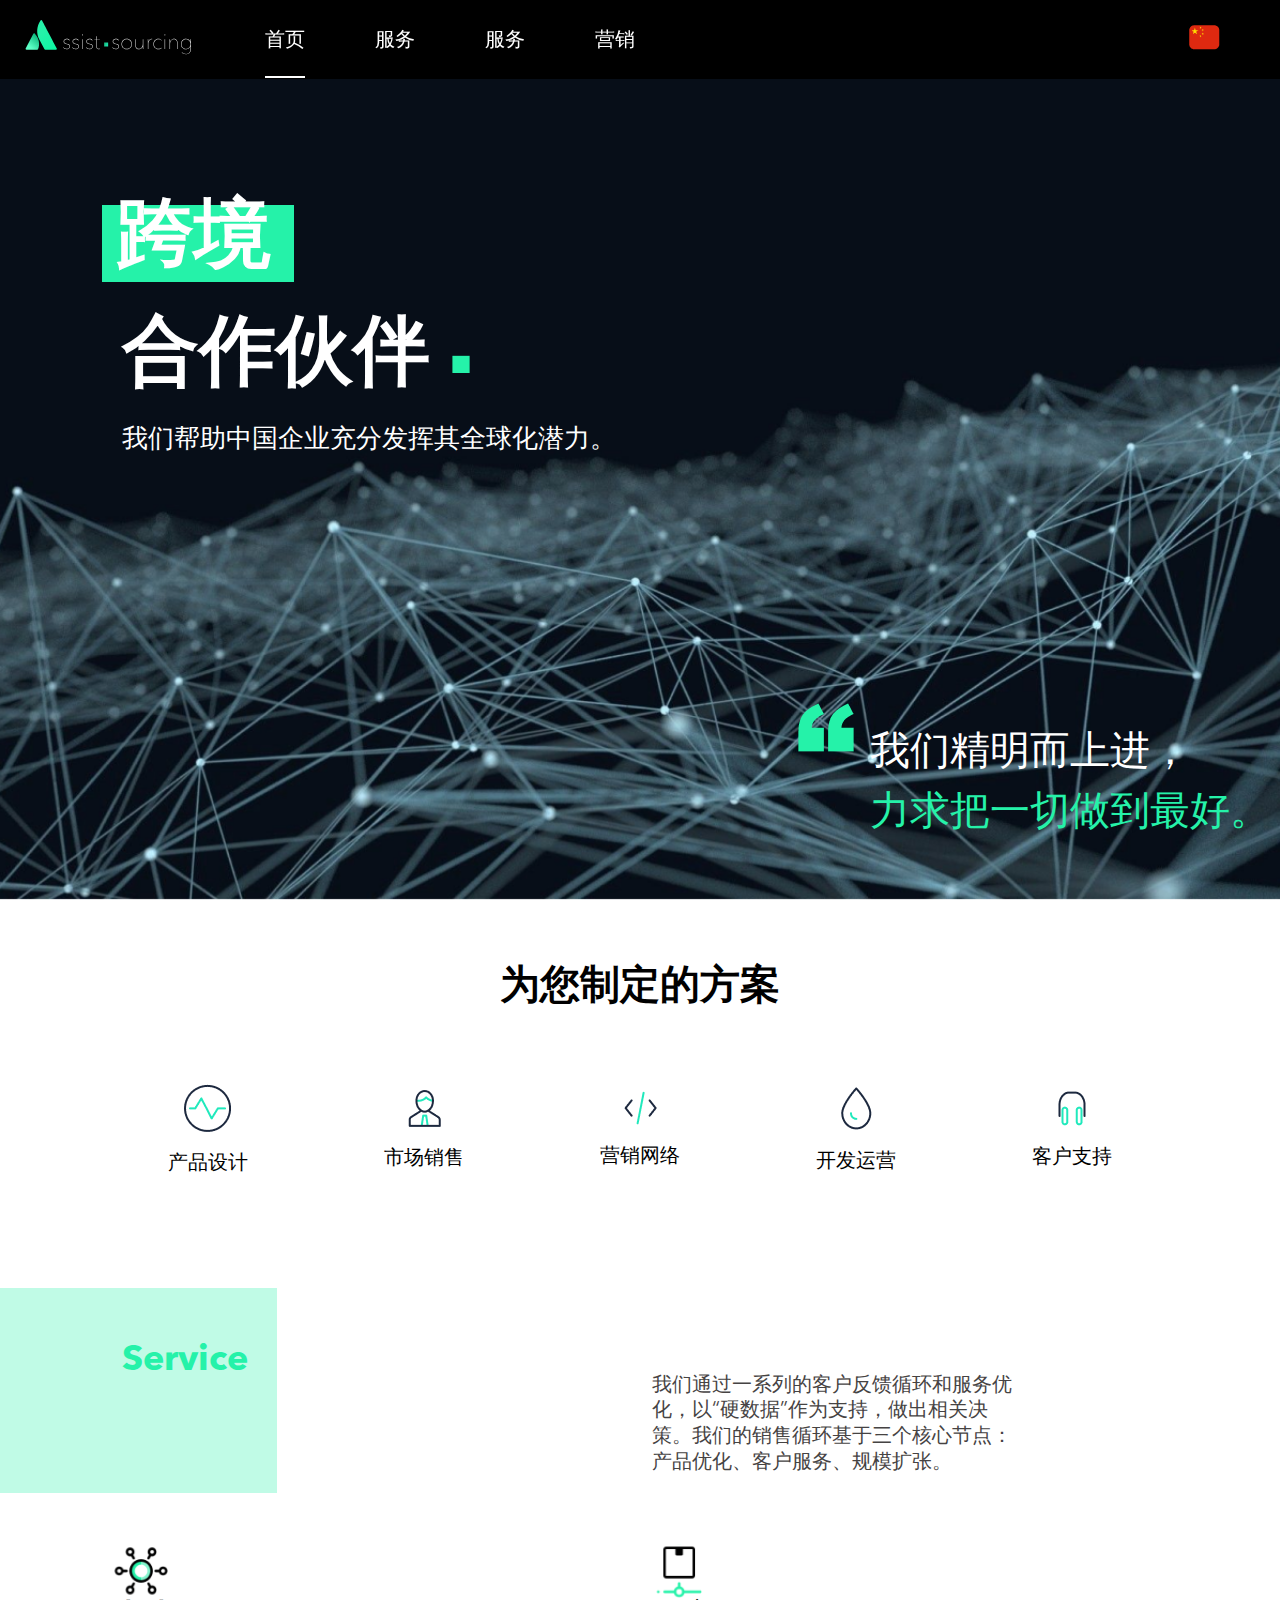
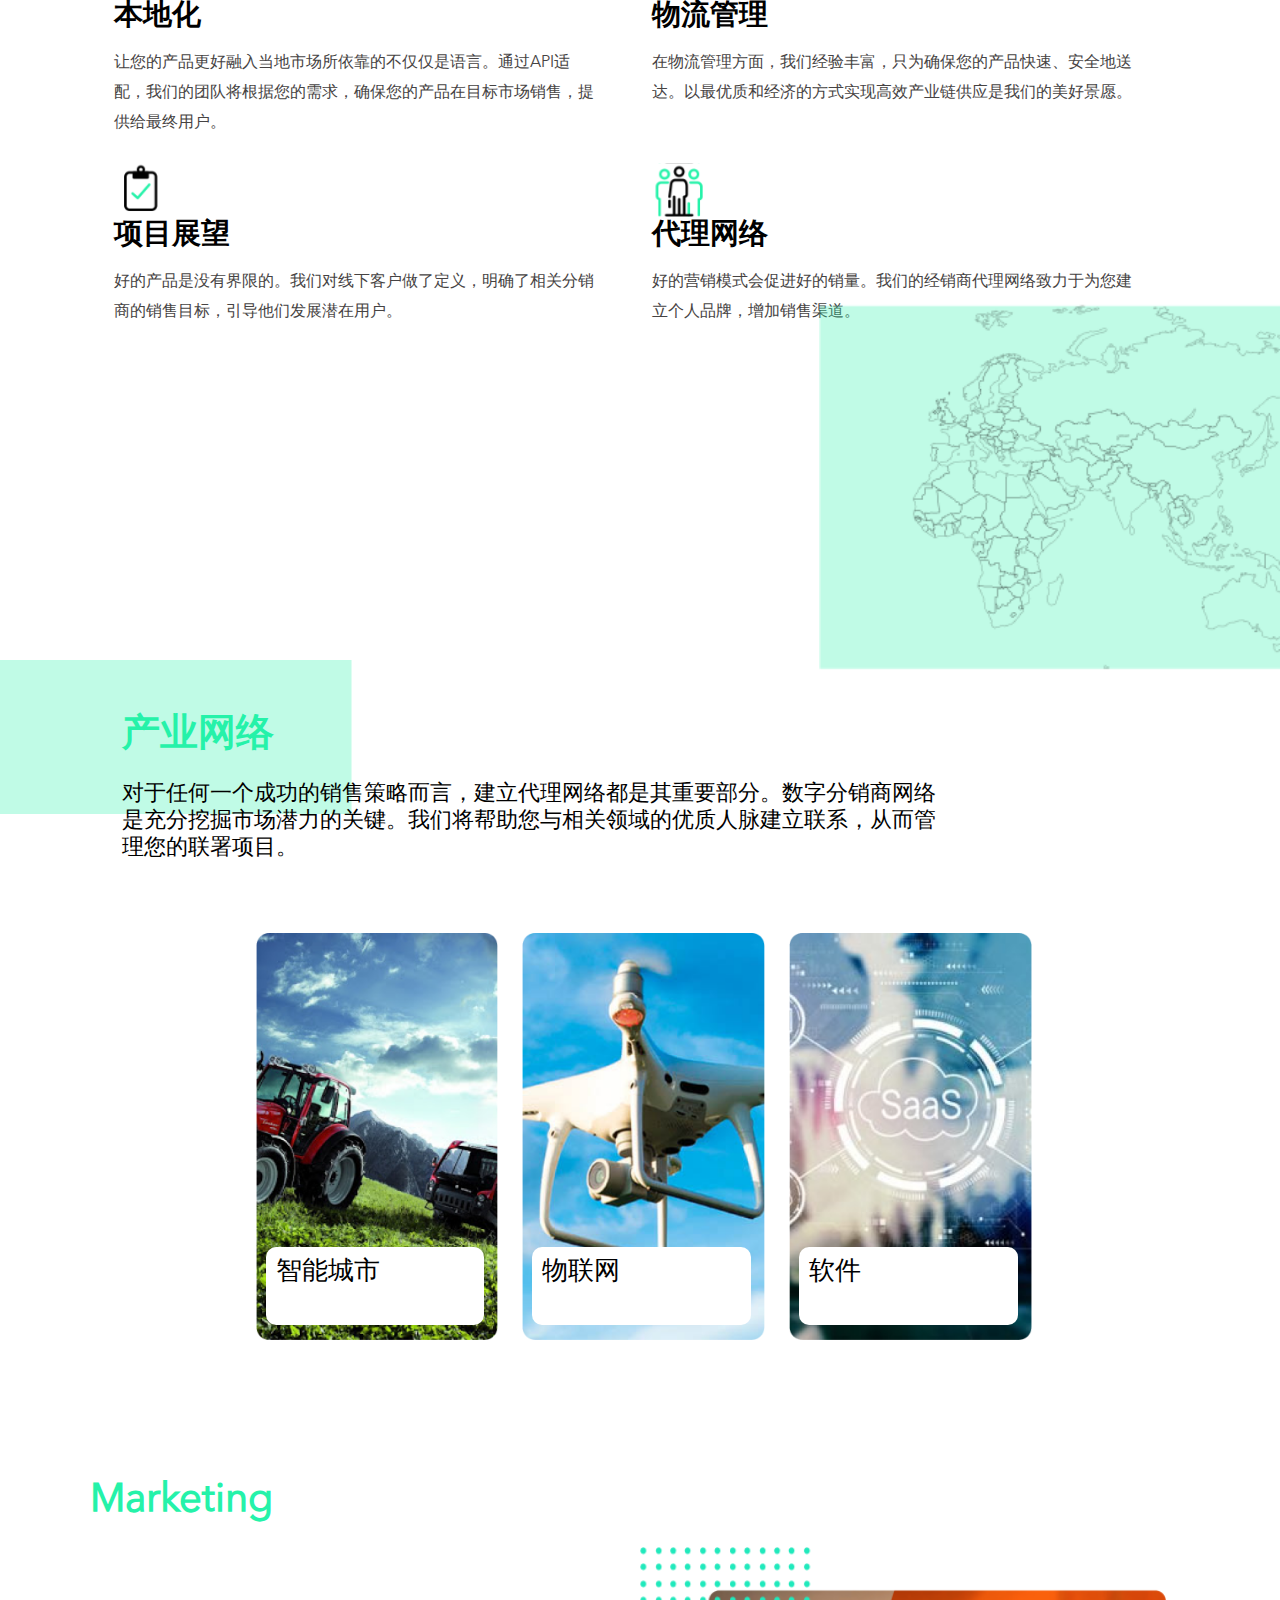
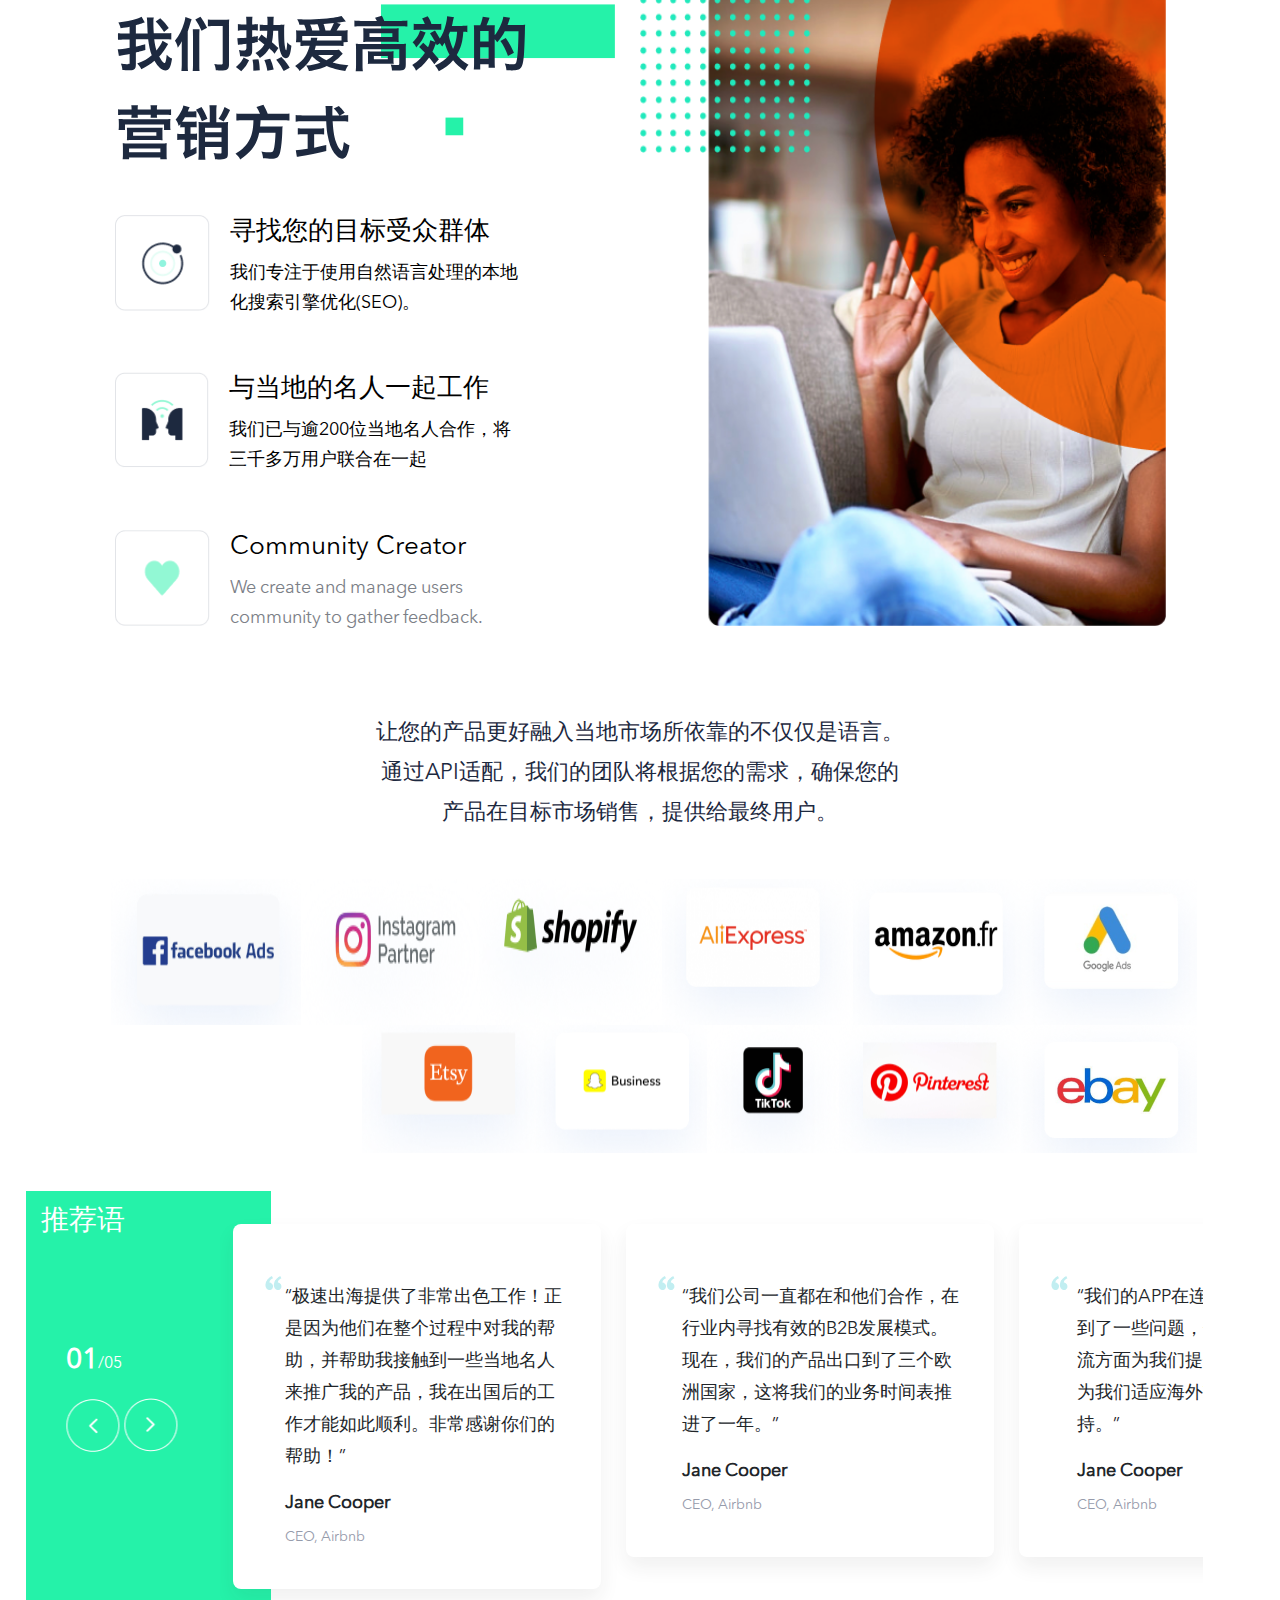
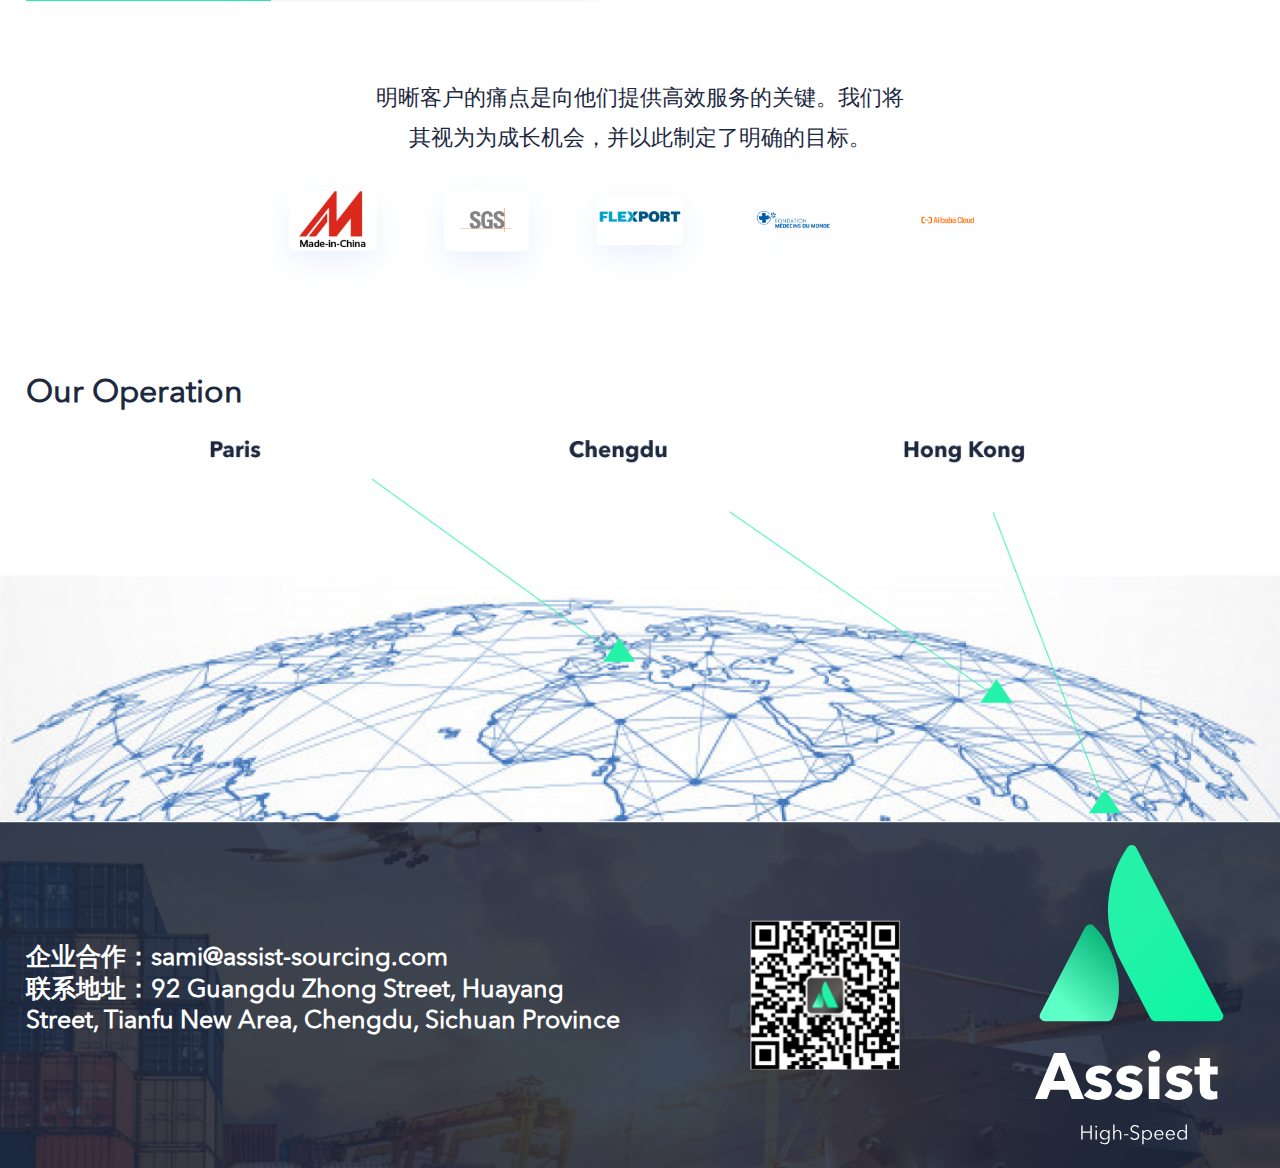
==== commit 877a92c8: "updated" ====
--- a/chinese-page.html
+++ b/chinese-page.html
@@ -14,6 +14,148 @@
 
     <script src="js/bootstrap.js"></script>
     <script src="js/bootstrap.min.js"></script>
+
+    <style>
+        .ch-head-p {
+            width: 100vw;
+            height: 100vh;
+        }
+        @media (max-width: 800px)
+{
+    .head_title {
+    padding: 34% 5% 0%;
+    width: 100%;
+}
+.htt1 {
+    width: 33vw;
+    height: 13vw;
+    font-size: 12vw !important;
+    line-height: 157.19% !important;
+    color: #ffffff;
+    padding-left: 15px;
+}
+.htt2 {
+    font-size: 10vw !important;
+    line-height: 157.19% !important;
+    color: #ffffff;
+    padding-left: 20px;
+}
+.head_title p {
+    font-style: normal;
+    font-weight: 500;
+    font-size: 6vw !important;
+    line-height: 126.19%;
+    color: #ffffff;
+    /* margin-top: 15px; */
+    width: 100%;
+}
+.htp {
+    font-style: normal;
+    font-weight: 500;
+    font-size: 5vw !important;
+    line-height: 126.19%;
+    color: #ffffff;
+    /* margin-top: 15px; */
+    width: 80%;
+    padding-left: 20px;
+}
+.head_bottom img {
+  position: absolute;
+    left: -38px;
+    top: -6px;
+    width: 29px;
+}
+.head_bottom p {
+    font-size: 25px;
+    color: #fff;
+}
+.sec_drow {
+    text-align: center;
+    margin-bottom: 25px;
+}
+.ser-d1-sub h1 {
+    font-family: avenir-next-b;
+    font-style: normal;
+    font-weight: bold;
+    font-size: 8.8vw;
+    line-height: 126.19%;
+    color: #25f2a9;
+}
+.ser-d3 h1 {
+    font-style: normal;
+    font-weight: bold;
+    font-size: 5.3vw;
+    line-height: 126.19%;
+    color: #000000;
+    margin-top: 10px;
+}
+.ind-d1-sub h1 {
+    font-style: normal;
+    font-weight: bold;
+    font-size: 6vw;
+    line-height: 126.19%;
+    color: #25f2a9;
+}
+.ind-d1-sub p {
+    font-size: 3vw;
+ 
+}
+.ind-d2{
+    margin-top: 50px !important;
+}
+.ind-d2-sub-d h2 {
+    margin-bottom: 0px;
+    font-size: 3vw;
+}
+.sec_text_4 {
+    width: 85%;
+    margin: auto;
+    text-align: center;
+}
+.logos_sec1 {
+    width: 100%;
+    margin: auto;
+    justify-content: center;
+    display: flex;
+    flex-wrap: wrap;
+    padding: 3vw 0px;
+}
+.ind-bottom-imgs a img {
+    width: 20vw;
+}
+.operation h2 {
+  
+    font-size: 4.5vw;
+}
+footer {
+    display: flex;
+    justify-content: center;
+    align-items: center;
+    padding: 25px 5vw;
+    flex-wrap: wrap;
+}
+.footer_h2 {
+    width: 100%;
+}
+.footer_h2 h2 {
+    font-size: 14px;
+    font-weight: bold;
+    color: #fff;
+    line-height: 21.55px;
+}
+.footer_img1 img {
+    height: 100% !important;
+    width: 75% !important;
+    margin-top: 12px;
+}
+
+.footer_img2 img {
+    width: 100px !important;
+    margin-top: 12px;
+}
+
+}
+    </style>
 
 </head>
 
@@ -225,7 +367,7 @@
             <div class="row">
                <div class="col-md-6 ">
                    <div class="mark_col1">
-                       <img src="img/marketing-top-text.svg" />
+                       <img src="img/marketing-top-text.svg" style="width: 100%;"/>
 
                    <div class="mar_flex-d">
                        <img src="img/ch-ico1.png" />
@@ -258,7 +400,7 @@
 
                </div>
                 <div class="col-md-6">
-                  <img src="img/sideimg.png" />
+                  <img src="img/sideimg.png" style="width: 100%;"/>
                </div>
             </div>
 
